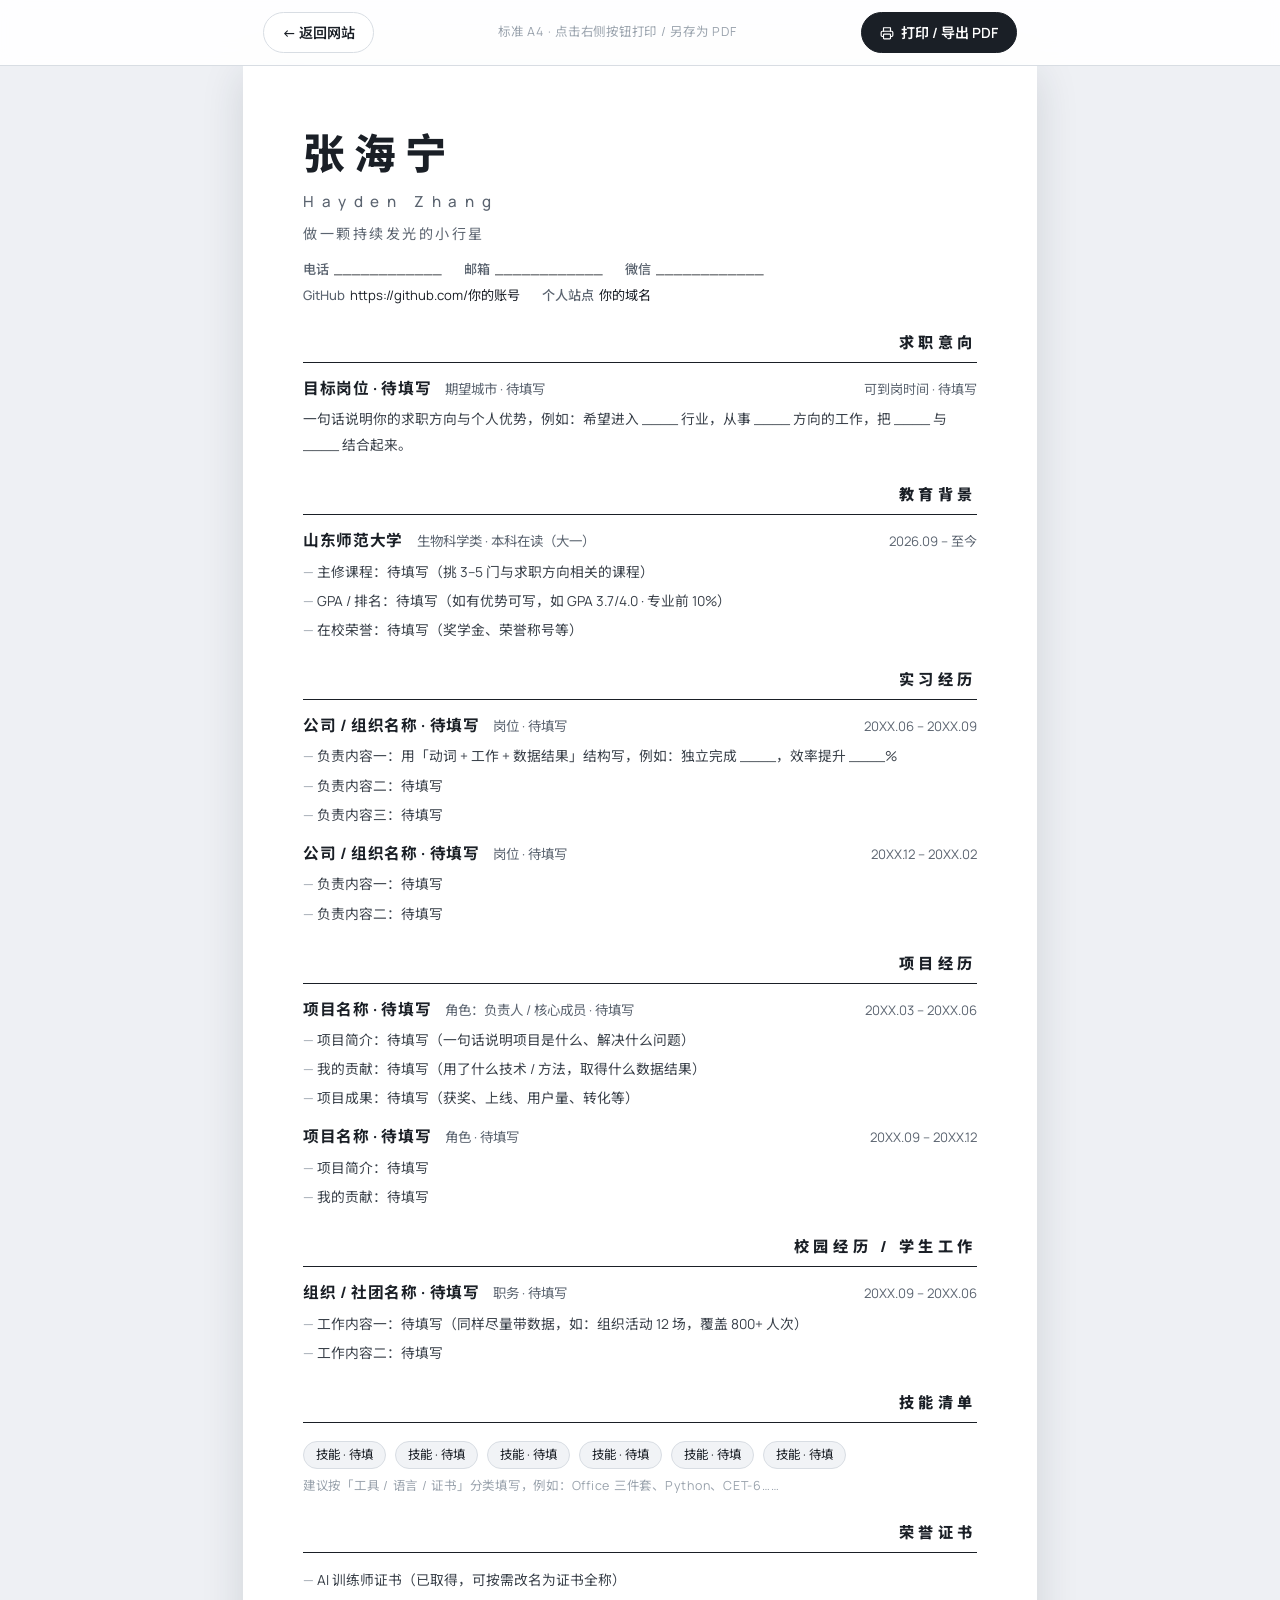
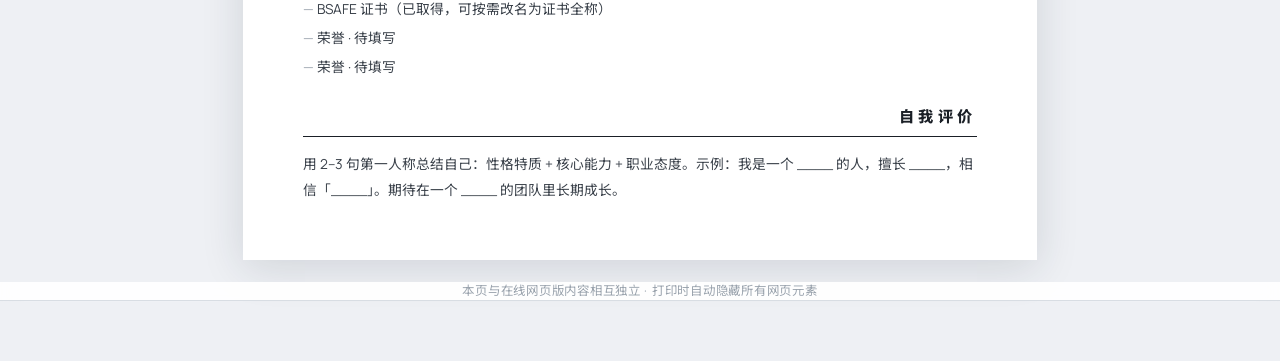
==== resume.html @ 399f0990 "Add files via upload" ====
<!DOCTYPE html>
<html lang="zh-CN">
<head>
  <meta charset="UTF-8">
  <meta name="viewport" content="width=device-width, initial-scale=1.0">
  <title>张海宁 Hayden Zhang · 个人简历（打印版）</title>
  <meta name="description" content="张海宁 Hayden Zhang 的标准求职简历打印版，A4 排版，极简商务黑白灰风格。">
  <meta name="robots" content="noindex">

  <!-- 字体：与主站保持一致（离线时回退系统字体，不影响打印） -->
  <link rel="preconnect" href="https://fonts.googleapis.com">
  <link rel="preconnect" href="https://fonts.gstatic.com" crossorigin>
  <link href="https://fonts.googleapis.com/css2?family=Manrope:wght@400;500;600;700;800&family=Noto+Sans+SC:wght@300;400;500;700;900&display=swap" rel="stylesheet">

  <!-- Tailwind CSS v3.4.17（本地化运行时，与主站共用） -->
  <script>
    (function () {
      var _w = console.warn;
      console.warn = function () {
        var msg = String(arguments[0] || "");
        if (msg.indexOf("should not be used in production") > -1) return;
        _w.apply(console, arguments);
      };
    })();
  </script>
  <script src="js/tailwind-3.4.17.js"></script>

  <style>
    /* ============ 打印版简历专属样式（极简商务黑白灰） ============ */
    :root { --ink: #1a1f26; --gray: #5b6470; --line: #d8dde3; }
    html { scroll-behavior: auto; }
    body {
      background: #eef0f4;
      font-family: "Manrope", "Noto Sans SC", "Microsoft YaHei", "PingFang SC", sans-serif;
      color: var(--ink);
      -webkit-print-color-adjust: exact;
      print-color-adjust: exact;
    }
    /* A4 纸张容器 */
    .sheet {
      width: 100%; max-width: 794px; margin: 0 auto;
      background: #ffffff;
      box-shadow: 0 8px 40px rgba(30, 40, 60, .14);
      padding: clamp(28px, 6vw, 56px) clamp(24px, 5.4vw, 60px);
      box-sizing: border-box;
    }

    /* 顶部工具条（打印时自动隐藏） */
    .no-print {
      position: sticky; top: 0; z-index: 50;
      background: rgba(255, 255, 255, .92);
      backdrop-filter: blur(10px);
      border-bottom: 1px solid var(--line);
    }
    .tool-btn {
      display: inline-flex; align-items: center; gap: 7px;
      padding: 9px 18px; border-radius: 999px; font-size: .88rem;
      border: 1px solid var(--line); background: #fff; color: var(--ink);
      cursor: pointer; font-weight: 600;
    }
    .tool-btn:hover { border-color: #9aa5b1; }
    .tool-btn.primary { background: #1a1f26; color: #fff; border-color: #1a1f26; }

    /* 简历版式细节 */
    .cv-name { font-size: clamp(1.9rem, 5vw, 2.6rem); font-weight: 800; letter-spacing: .22em; }
    .cv-en { font-size: .95rem; letter-spacing: .5em; color: var(--gray); font-weight: 500; margin-top: 6px; }
    .cv-slogan { font-size: .88rem; color: var(--gray); letter-spacing: .18em; margin-top: 10px; }
    .cv-contact { display: flex; flex-wrap: wrap; gap: 6px 22px; font-size: .82rem; color: var(--ink); margin-top: 16px; }
    .cv-contact span b { font-weight: 600; color: var(--gray); margin-right: 5px; font-weight: 500; }

    .cv-sec { margin-top: 26px; }
    .cv-sec-title {
      font-size: .95rem; font-weight: 800; letter-spacing: .3em;
      padding-bottom: 7px; border-bottom: 1.6px solid var(--ink);
      display: flex; align-items: center; justify-content: space-between;
    }
    .cv-sec-title::before { content: ""; }
    .cv-item { margin-top: 14px; }
    .cv-item-head { display: flex; flex-wrap: wrap; align-items: baseline; gap: 4px 14px; }
    .cv-item-head b { font-size: .98rem; font-weight: 700; letter-spacing: .04em; }
    .cv-item-head i { font-style: normal; font-size: .84rem; color: var(--gray); }
    .cv-item-head .time { margin-left: auto; font-size: .82rem; color: var(--gray); white-space: nowrap; }
    .cv-desc { margin-top: 6px; font-size: .86rem; line-height: 1.9; color: #3a414a; }
    .cv-desc li { position: relative; padding-left: 14px; margin-top: 3px; }
    .cv-desc li::before { content: "—"; position: absolute; left: 0; color: #9aa3ad; }
    .cv-tag {
      display: inline-block; font-size: .78rem; color: var(--ink);
      background: #f1f3f6; border: 1px solid var(--line);
      padding: 4px 12px; border-radius: 999px; margin: 4px 6px 0 0;
    }
    .cv-note { font-size: .78rem; color: #9aa3ad; letter-spacing: .06em; }

    /* 打印规则：只输出纯简历内容 */
    @page { size: A4; margin: 13mm 12mm; }
    @media print {
      body { background: #fff !important; }
      .no-print { display: none !important; }
      .sheet { box-shadow: none !important; max-width: none !important; padding: 0 !important; }
      .cv-sec { break-inside: avoid; }
      .cv-item { break-inside: avoid; }
    }
  </style>
</head>

<body class="antialiased">

  <!-- 工具条（打印时自动隐藏） -->
  <div class="no-print">
    <div style="max-width:794px;margin:0 auto;display:flex;align-items:center;justify-content:space-between;padding:12px 20px;box-sizing:border-box;">
      <a class="tool-btn" href="index.html">← 返回网站</a>
      <span class="cv-note">标准 A4 · 点击右侧按钮打印 / 另存为 PDF</span>
      <button class="tool-btn primary" onclick="window.print()">
        <svg width="14" height="14" viewBox="0 0 24 24" fill="none" stroke="currentColor" stroke-width="2" stroke-linecap="round" stroke-linejoin="round"><path d="M6 9V3h12v6"/><rect x="6" y="14" width="12" height="8" rx="1"/><path d="M6 18H4a2 2 0 0 1-2-2v-5a2 2 0 0 1 2-2h16a2 2 0 0 1 2 2v5a2 2 0 0 1-2 2h-2"/></svg>
        打印 / 导出 PDF
      </button>
    </div>
  </div>

  <!-- A4 简历主体（留空框架 + 预置姓名，其余自行填写） -->
  <main class="sheet">

    <!-- ================= 头部 ================= -->
    <header>
      <h1 class="cv-name">张海宁</h1>
      <p class="cv-en">Hayden Zhang</p>
      <p class="cv-slogan">做一颗持续发光的小行星</p>
      <div class="cv-contact">
        <span><b>电话</b><!-- 待填：手机号 -->____________</span>
        <span><b>邮箱</b><!-- 待填：邮箱 -->____________</span>
        <span><b>微信</b><!-- 待填 -->____________</span>
        <span><b>GitHub</b><!-- 待填 -->https://github.com/你的账号</span>
        <span><b>个人站点</b><!-- 待填 -->你的域名</span>
      </div>
    </header>

    <!-- ================= 求职意向 ================= -->
    <section class="cv-sec">
      <h2 class="cv-sec-title">求职意向</h2>
      <div class="cv-item">
        <div class="cv-item-head">
          <b>目标岗位 · 待填写</b>
          <i>期望城市 · 待填写</i>
          <span class="time">可到岗时间 · 待填写</span>
        </div>
        <p class="cv-desc">一句话说明你的求职方向与个人优势，例如：希望进入 ____ 行业，从事 ____ 方向的工作，把 ____ 与 ____ 结合起来。</p>
      </div>
    </section>

    <!-- ================= 教育背景 ================= -->
    <section class="cv-sec">
      <h2 class="cv-sec-title">教育背景</h2>
      <div class="cv-item">
        <div class="cv-item-head">
          <b>山东师范大学</b>
          <i>生物科学类 · 本科在读（大一）</i>
          <span class="time">2026.09 – 至今</span>
        </div>
        <ul class="cv-desc">
          <li>主修课程：待填写（挑 3–5 门与求职方向相关的课程）</li>
          <li>GPA / 排名：待填写（如有优势可写，如 GPA 3.7/4.0 · 专业前 10%）</li>
          <li>在校荣誉：待填写（奖学金、荣誉称号等）</li>
        </ul>
      </div>
    </section>

    <!-- ================= 实习经历 ================= -->
    <section class="cv-sec">
      <h2 class="cv-sec-title">实习经历</h2>

      <div class="cv-item">
        <div class="cv-item-head">
          <b>公司 / 组织名称 · 待填写</b>
          <i>岗位 · 待填写</i>
          <span class="time">20XX.06 – 20XX.09</span>
        </div>
        <ul class="cv-desc">
          <li>负责内容一：用「动词 + 工作 + 数据结果」结构写，例如：独立完成 ____，效率提升 ____%</li>
          <li>负责内容二：待填写</li>
          <li>负责内容三：待填写</li>
        </ul>
      </div>

      <div class="cv-item">
        <div class="cv-item-head">
          <b>公司 / 组织名称 · 待填写</b>
          <i>岗位 · 待填写</i>
          <span class="time">20XX.12 – 20XX.02</span>
        </div>
        <ul class="cv-desc">
          <li>负责内容一：待填写</li>
          <li>负责内容二：待填写</li>
        </ul>
      </div>
    </section>

    <!-- ================= 项目经历 ================= -->
    <section class="cv-sec">
      <h2 class="cv-sec-title">项目经历</h2>

      <div class="cv-item">
        <div class="cv-item-head">
          <b>项目名称 · 待填写</b>
          <i>角色：负责人 / 核心成员 · 待填写</i>
          <span class="time">20XX.03 – 20XX.06</span>
        </div>
        <ul class="cv-desc">
          <li>项目简介：待填写（一句话说明项目是什么、解决什么问题）</li>
          <li>我的贡献：待填写（用了什么技术 / 方法，取得什么数据结果）</li>
          <li>项目成果：待填写（获奖、上线、用户量、转化等）</li>
        </ul>
      </div>

      <div class="cv-item">
        <div class="cv-item-head">
          <b>项目名称 · 待填写</b>
          <i>角色 · 待填写</i>
          <span class="time">20XX.09 – 20XX.12</span>
        </div>
        <ul class="cv-desc">
          <li>项目简介：待填写</li>
          <li>我的贡献：待填写</li>
        </ul>
      </div>
    </section>

    <!-- ================= 校园经历 ================= -->
    <section class="cv-sec">
      <h2 class="cv-sec-title">校园经历 / 学生工作</h2>
      <div class="cv-item">
        <div class="cv-item-head">
          <b>组织 / 社团名称 · 待填写</b>
          <i>职务 · 待填写</i>
          <span class="time">20XX.09 – 20XX.06</span>
        </div>
        <ul class="cv-desc">
          <li>工作内容一：待填写（同样尽量带数据，如：组织活动 12 场，覆盖 800+ 人次）</li>
          <li>工作内容二：待填写</li>
        </ul>
      </div>
    </section>

    <!-- ================= 技能清单 ================= -->
    <section class="cv-sec">
      <h2 class="cv-sec-title">技能清单</h2>
      <div class="cv-item">
        <span class="cv-tag">技能 · 待填</span>
        <span class="cv-tag">技能 · 待填</span>
        <span class="cv-tag">技能 · 待填</span>
        <span class="cv-tag">技能 · 待填</span>
        <span class="cv-tag">技能 · 待填</span>
        <span class="cv-tag">技能 · 待填</span>
        <p class="cv-note" style="margin-top:8px">建议按「工具 / 语言 / 证书」分类填写，例如：Office 三件套、Python、CET-6……</p>
      </div>
    </section>

    <!-- ================= 荣誉证书 ================= -->
    <section class="cv-sec">
      <h2 class="cv-sec-title">荣誉证书</h2>
      <div class="cv-item">
        <ul class="cv-desc">
          <li>AI 训练师证书（已取得，可按需改名为证书全称）</li>
          <li>BSAFE 证书（已取得，可按需改名为证书全称）</li>
          <li>荣誉 · 待填写</li>
          <li>荣誉 · 待填写</li>
        </ul>
      </div>
    </section>

    <!-- ================= 自我评价 ================= -->
    <section class="cv-sec">
      <h2 class="cv-sec-title">自我评价</h2>
      <div class="cv-item">
        <p class="cv-desc">用 2–3 句第一人称总结自己：性格特质 + 核心能力 + 职业态度。示例：我是一个 ____ 的人，擅长 ____，相信「____」。期待在一个 ____ 的团队里长期成长。</p>
      </div>
    </section>

  </main>

  <!-- 底部留白提示 -->
  <p class="cv-note no-print" style="text-align:center;margin:22px 0 60px;">本页与在线网页版内容相互独立 · 打印时自动隐藏所有网页元素</p>
</body>
</html>
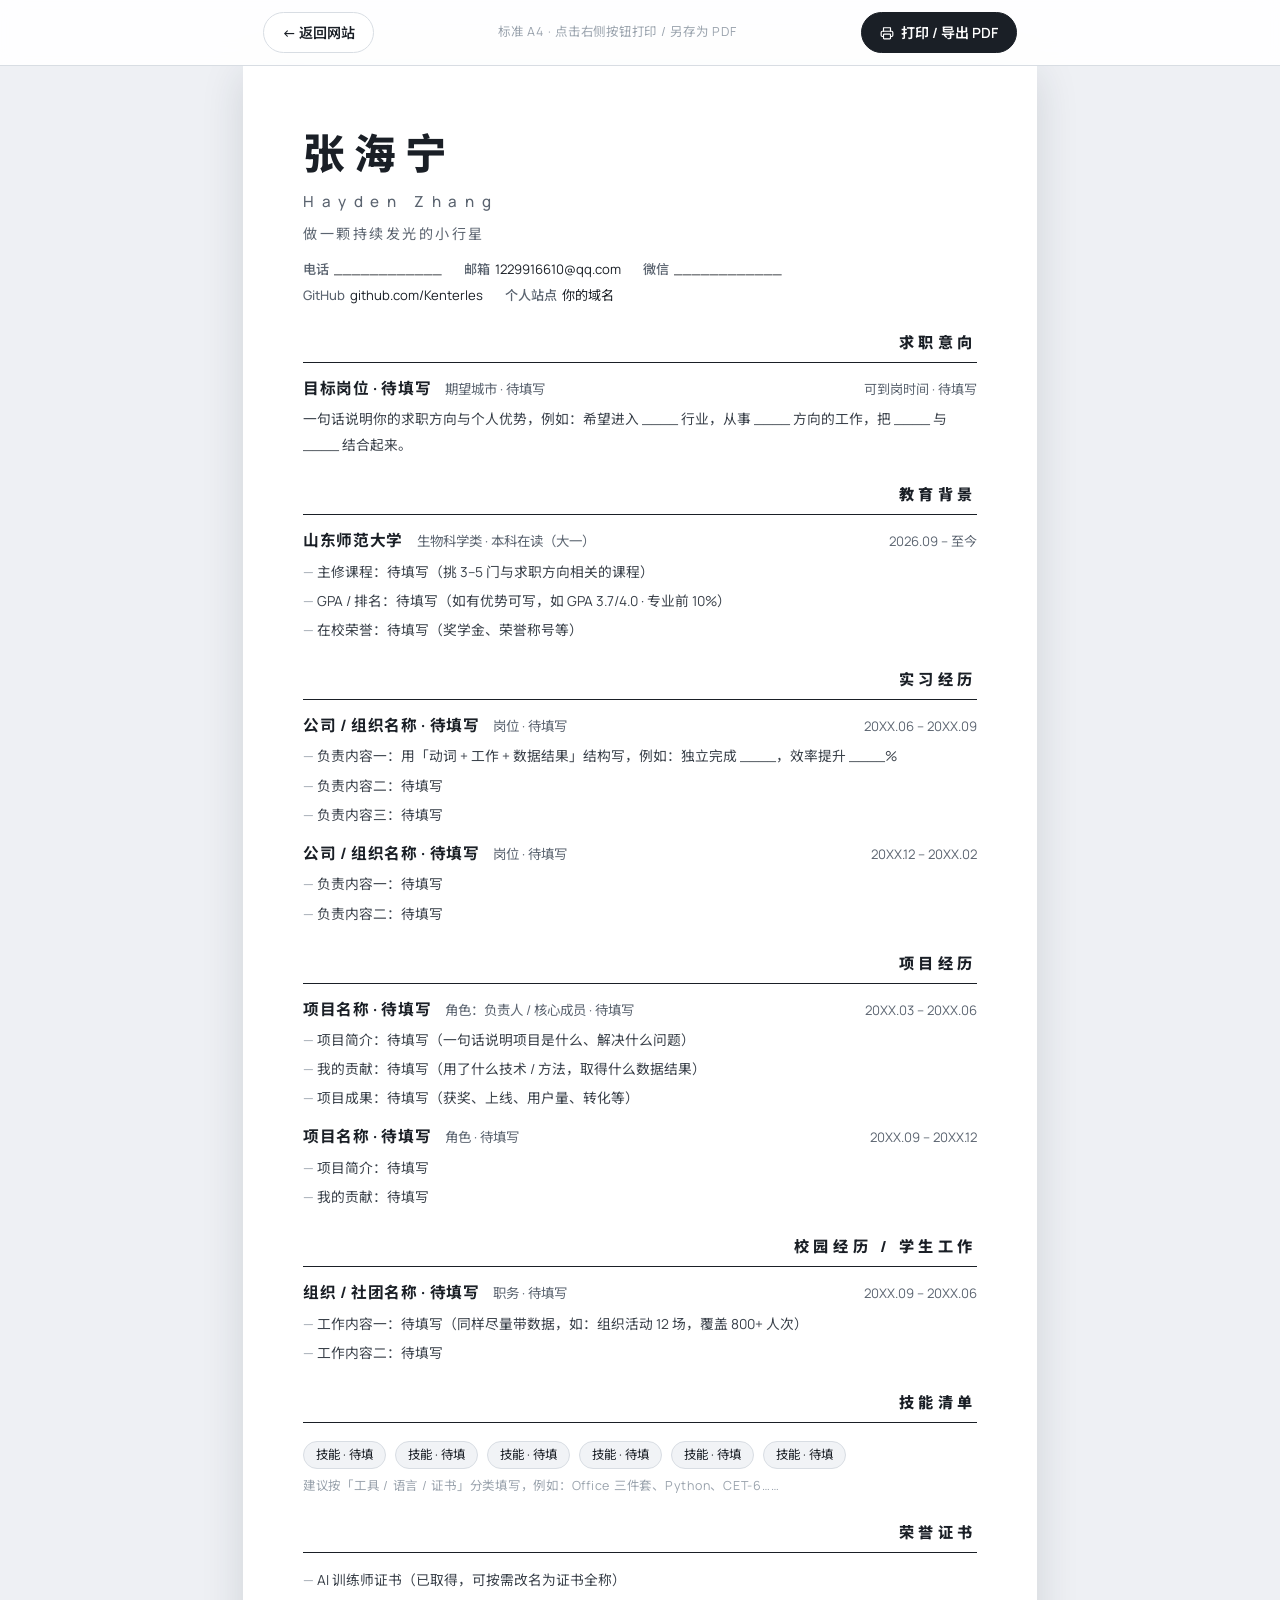
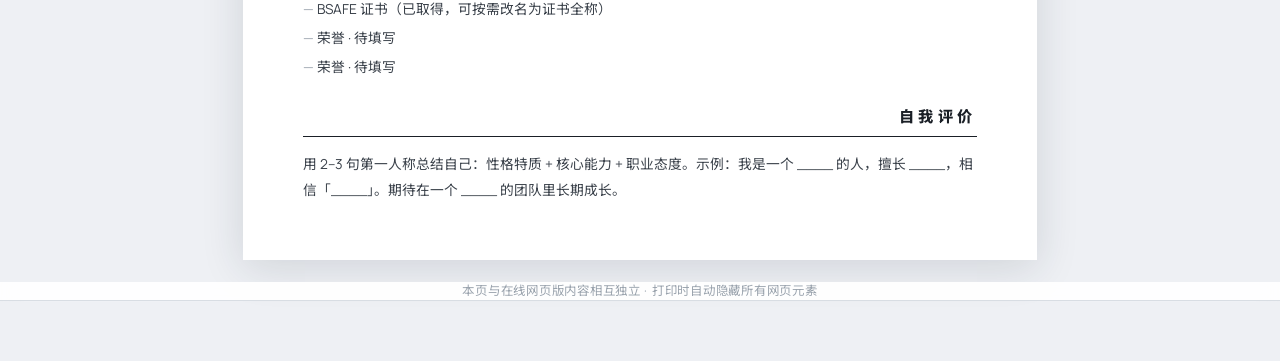
==== commit bad30b41: "Add files via upload" ====
--- a/resume.html
+++ b/resume.html
@@ -126,9 +126,9 @@
       <p class="cv-slogan">做一颗持续发光的小行星</p>
       <div class="cv-contact">
         <span><b>电话</b><!-- 待填：手机号 -->____________</span>
-        <span><b>邮箱</b><!-- 待填：邮箱 -->____________</span>
+        <span><b>邮箱</b>1229916610@qq.com</span>
         <span><b>微信</b><!-- 待填 -->____________</span>
-        <span><b>GitHub</b><!-- 待填 -->https://github.com/你的账号</span>
+        <span><b>GitHub</b>github.com/Kenterles</span>
         <span><b>个人站点</b><!-- 待填 -->你的域名</span>
       </div>
     </header>
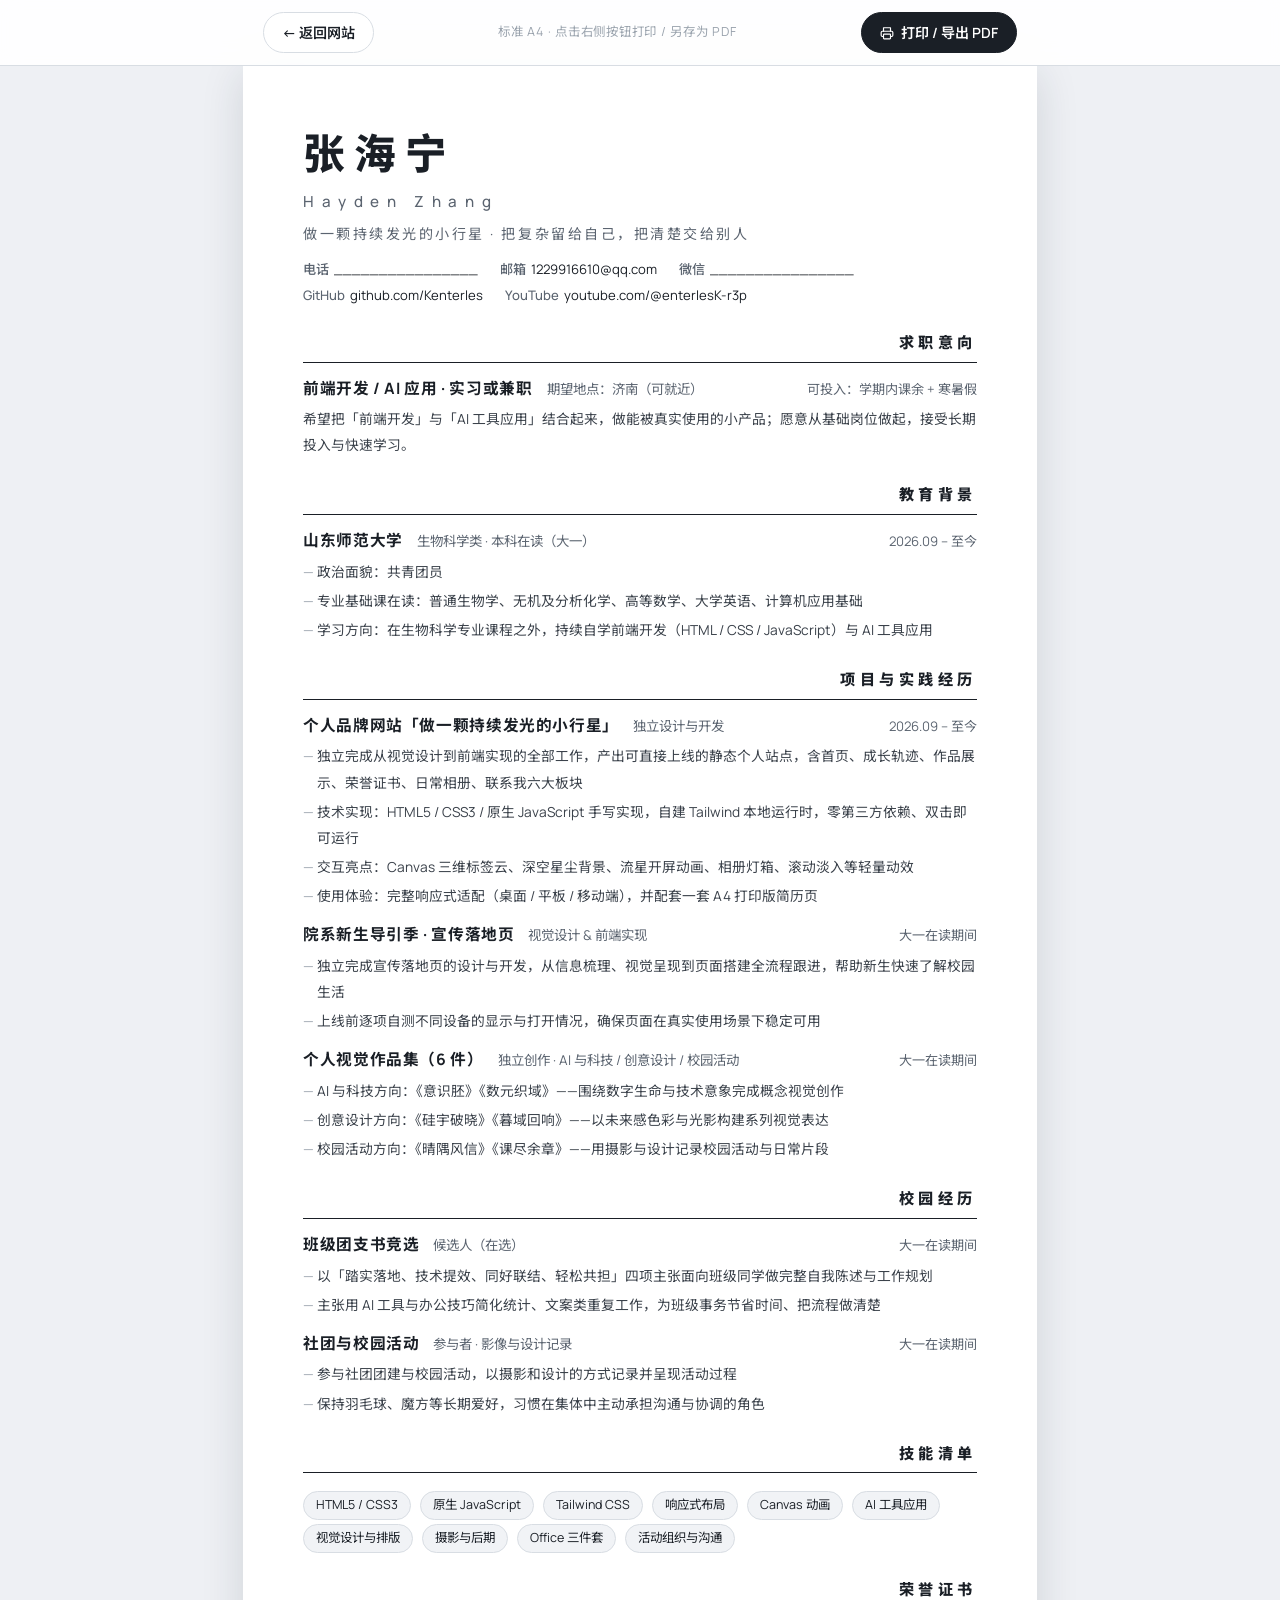
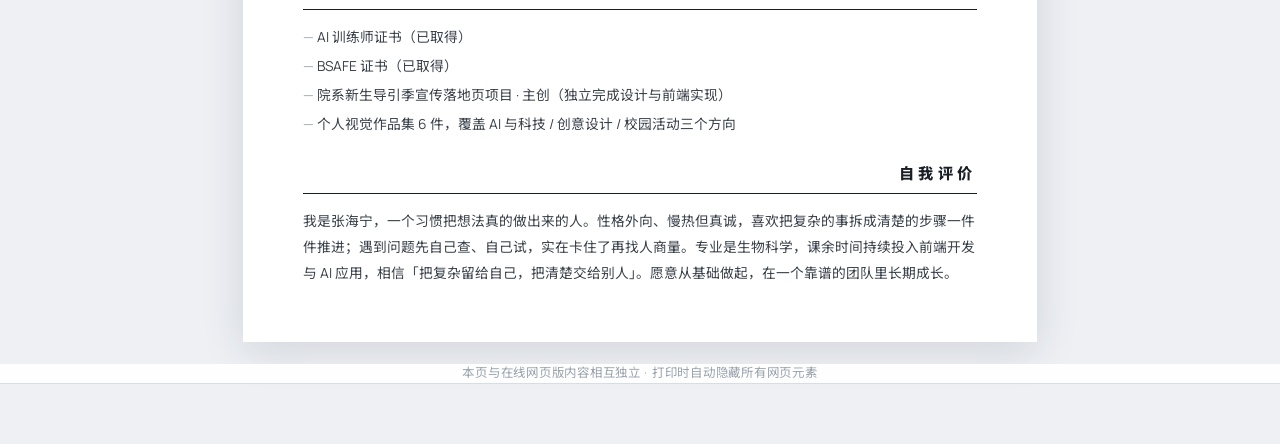
==== commit dd879f93: "Add files via upload" ====
--- a/resume.html
+++ b/resume.html
@@ -107,7 +107,7 @@
   <!-- 工具条（打印时自动隐藏） -->
   <div class="no-print">
     <div style="max-width:794px;margin:0 auto;display:flex;align-items:center;justify-content:space-between;padding:12px 20px;box-sizing:border-box;">
-      <a class="tool-btn" href="index.html">← 返回网站</a>
+      <a class="tool-btn" href="index.html#skip-intro">← 返回网站</a>
       <span class="cv-note">标准 A4 · 点击右侧按钮打印 / 另存为 PDF</span>
       <button class="tool-btn primary" onclick="window.print()">
         <svg width="14" height="14" viewBox="0 0 24 24" fill="none" stroke="currentColor" stroke-width="2" stroke-linecap="round" stroke-linejoin="round"><path d="M6 9V3h12v6"/><rect x="6" y="14" width="12" height="8" rx="1"/><path d="M6 18H4a2 2 0 0 1-2-2v-5a2 2 0 0 1 2-2h16a2 2 0 0 1 2 2v5a2 2 0 0 1-2 2h-2"/></svg>
@@ -116,20 +116,20 @@
     </div>
   </div>
 
-  <!-- A4 简历主体（留空框架 + 预置姓名，其余自行填写） -->
+  <!-- A4 简历主体 -->
   <main class="sheet">
 
     <!-- ================= 头部 ================= -->
     <header>
       <h1 class="cv-name">张海宁</h1>
       <p class="cv-en">Hayden Zhang</p>
-      <p class="cv-slogan">做一颗持续发光的小行星</p>
+      <p class="cv-slogan">做一颗持续发光的小行星 · 把复杂留给自己，把清楚交给别人</p>
       <div class="cv-contact">
-        <span><b>电话</b><!-- 待填：手机号 -->____________</span>
+        <span><b>电话</b>________________</span>
         <span><b>邮箱</b>1229916610@qq.com</span>
-        <span><b>微信</b><!-- 待填 -->____________</span>
+        <span><b>微信</b>________________</span>
         <span><b>GitHub</b>github.com/Kenterles</span>
-        <span><b>个人站点</b><!-- 待填 -->你的域名</span>
+        <span><b>YouTube</b>youtube.com/@enterlesK-r3p</span>
       </div>
     </header>
 
@@ -138,11 +138,11 @@
       <h2 class="cv-sec-title">求职意向</h2>
       <div class="cv-item">
         <div class="cv-item-head">
-          <b>目标岗位 · 待填写</b>
-          <i>期望城市 · 待填写</i>
-          <span class="time">可到岗时间 · 待填写</span>
-        </div>
-        <p class="cv-desc">一句话说明你的求职方向与个人优势，例如：希望进入 ____ 行业，从事 ____ 方向的工作，把 ____ 与 ____ 结合起来。</p>
+          <b>前端开发 / AI 应用 · 实习或兼职</b>
+          <i>期望地点：济南（可就近）</i>
+          <span class="time">可投入：学期内课余 + 寒暑假</span>
+        </div>
+        <p class="cv-desc">希望把「前端开发」与「AI 工具应用」结合起来，做能被真实使用的小产品；愿意从基础岗位做起，接受长期投入与快速学习。</p>
       </div>
     </section>
 
@@ -156,85 +156,82 @@
           <span class="time">2026.09 – 至今</span>
         </div>
         <ul class="cv-desc">
-          <li>主修课程：待填写（挑 3–5 门与求职方向相关的课程）</li>
-          <li>GPA / 排名：待填写（如有优势可写，如 GPA 3.7/4.0 · 专业前 10%）</li>
-          <li>在校荣誉：待填写（奖学金、荣誉称号等）</li>
-        </ul>
-      </div>
-    </section>
-
-    <!-- ================= 实习经历 ================= -->
-    <section class="cv-sec">
-      <h2 class="cv-sec-title">实习经历</h2>
-
-      <div class="cv-item">
-        <div class="cv-item-head">
-          <b>公司 / 组织名称 · 待填写</b>
-          <i>岗位 · 待填写</i>
-          <span class="time">20XX.06 – 20XX.09</span>
-        </div>
-        <ul class="cv-desc">
-          <li>负责内容一：用「动词 + 工作 + 数据结果」结构写，例如：独立完成 ____，效率提升 ____%</li>
-          <li>负责内容二：待填写</li>
-          <li>负责内容三：待填写</li>
-        </ul>
-      </div>
-
-      <div class="cv-item">
-        <div class="cv-item-head">
-          <b>公司 / 组织名称 · 待填写</b>
-          <i>岗位 · 待填写</i>
-          <span class="time">20XX.12 – 20XX.02</span>
-        </div>
-        <ul class="cv-desc">
-          <li>负责内容一：待填写</li>
-          <li>负责内容二：待填写</li>
-        </ul>
-      </div>
-    </section>
-
-    <!-- ================= 项目经历 ================= -->
-    <section class="cv-sec">
-      <h2 class="cv-sec-title">项目经历</h2>
-
-      <div class="cv-item">
-        <div class="cv-item-head">
-          <b>项目名称 · 待填写</b>
-          <i>角色：负责人 / 核心成员 · 待填写</i>
-          <span class="time">20XX.03 – 20XX.06</span>
-        </div>
-        <ul class="cv-desc">
-          <li>项目简介：待填写（一句话说明项目是什么、解决什么问题）</li>
-          <li>我的贡献：待填写（用了什么技术 / 方法，取得什么数据结果）</li>
-          <li>项目成果：待填写（获奖、上线、用户量、转化等）</li>
-        </ul>
-      </div>
-
-      <div class="cv-item">
-        <div class="cv-item-head">
-          <b>项目名称 · 待填写</b>
-          <i>角色 · 待填写</i>
-          <span class="time">20XX.09 – 20XX.12</span>
-        </div>
-        <ul class="cv-desc">
-          <li>项目简介：待填写</li>
-          <li>我的贡献：待填写</li>
+          <li>政治面貌：共青团员</li>
+          <li>专业基础课在读：普通生物学、无机及分析化学、高等数学、大学英语、计算机应用基础</li>
+          <li>学习方向：在生物科学专业课程之外，持续自学前端开发（HTML / CSS / JavaScript）与 AI 工具应用</li>
+        </ul>
+      </div>
+    </section>
+
+    <!-- ================= 项目与实践经历 ================= -->
+    <section class="cv-sec">
+      <h2 class="cv-sec-title">项目与实践经历</h2>
+
+      <div class="cv-item">
+        <div class="cv-item-head">
+          <b>个人品牌网站「做一颗持续发光的小行星」</b>
+          <i>独立设计与开发</i>
+          <span class="time">2026.09 – 至今</span>
+        </div>
+        <ul class="cv-desc">
+          <li>独立完成从视觉设计到前端实现的全部工作，产出可直接上线的静态个人站点，含首页、成长轨迹、作品展示、荣誉证书、日常相册、联系我六大板块</li>
+          <li>技术实现：HTML5 / CSS3 / 原生 JavaScript 手写实现，自建 Tailwind 本地运行时，零第三方依赖、双击即可运行</li>
+          <li>交互亮点：Canvas 三维标签云、深空星尘背景、流星开屏动画、相册灯箱、滚动淡入等轻量动效</li>
+          <li>使用体验：完整响应式适配（桌面 / 平板 / 移动端），并配套一套 A4 打印版简历页</li>
+        </ul>
+      </div>
+
+      <div class="cv-item">
+        <div class="cv-item-head">
+          <b>院系新生导引季 · 宣传落地页</b>
+          <i>视觉设计 & 前端实现</i>
+          <span class="time">大一在读期间</span>
+        </div>
+        <ul class="cv-desc">
+          <li>独立完成宣传落地页的设计与开发，从信息梳理、视觉呈现到页面搭建全流程跟进，帮助新生快速了解校园生活</li>
+          <li>上线前逐项自测不同设备的显示与打开情况，确保页面在真实使用场景下稳定可用</li>
+        </ul>
+      </div>
+
+      <div class="cv-item">
+        <div class="cv-item-head">
+          <b>个人视觉作品集（6 件）</b>
+          <i>独立创作 · AI 与科技 / 创意设计 / 校园活动</i>
+          <span class="time">大一在读期间</span>
+        </div>
+        <ul class="cv-desc">
+          <li>AI 与科技方向：《意识胚》《数元织域》——围绕数字生命与技术意象完成概念视觉创作</li>
+          <li>创意设计方向：《硅宇破晓》《暮域回响》——以未来感色彩与光影构建系列视觉表达</li>
+          <li>校园活动方向：《晴隅风信》《课尽余章》——用摄影与设计记录校园活动与日常片段</li>
         </ul>
       </div>
     </section>
 
     <!-- ================= 校园经历 ================= -->
     <section class="cv-sec">
-      <h2 class="cv-sec-title">校园经历 / 学生工作</h2>
-      <div class="cv-item">
-        <div class="cv-item-head">
-          <b>组织 / 社团名称 · 待填写</b>
-          <i>职务 · 待填写</i>
-          <span class="time">20XX.09 – 20XX.06</span>
-        </div>
-        <ul class="cv-desc">
-          <li>工作内容一：待填写（同样尽量带数据，如：组织活动 12 场，覆盖 800+ 人次）</li>
-          <li>工作内容二：待填写</li>
+      <h2 class="cv-sec-title">校园经历</h2>
+
+      <div class="cv-item">
+        <div class="cv-item-head">
+          <b>班级团支书竞选</b>
+          <i>候选人（在选）</i>
+          <span class="time">大一在读期间</span>
+        </div>
+        <ul class="cv-desc">
+          <li>以「踏实落地、技术提效、同好联结、轻松共担」四项主张面向班级同学做完整自我陈述与工作规划</li>
+          <li>主张用 AI 工具与办公技巧简化统计、文案类重复工作，为班级事务节省时间、把流程做清楚</li>
+        </ul>
+      </div>
+
+      <div class="cv-item">
+        <div class="cv-item-head">
+          <b>社团与校园活动</b>
+          <i>参与者 · 影像与设计记录</i>
+          <span class="time">大一在读期间</span>
+        </div>
+        <ul class="cv-desc">
+          <li>参与社团团建与校园活动，以摄影和设计的方式记录并呈现活动过程</li>
+          <li>保持羽毛球、魔方等长期爱好，习惯在集体中主动承担沟通与协调的角色</li>
         </ul>
       </div>
     </section>
@@ -243,13 +240,16 @@
     <section class="cv-sec">
       <h2 class="cv-sec-title">技能清单</h2>
       <div class="cv-item">
-        <span class="cv-tag">技能 · 待填</span>
-        <span class="cv-tag">技能 · 待填</span>
-        <span class="cv-tag">技能 · 待填</span>
-        <span class="cv-tag">技能 · 待填</span>
-        <span class="cv-tag">技能 · 待填</span>
-        <span class="cv-tag">技能 · 待填</span>
-        <p class="cv-note" style="margin-top:8px">建议按「工具 / 语言 / 证书」分类填写，例如：Office 三件套、Python、CET-6……</p>
+        <span class="cv-tag">HTML5 / CSS3</span>
+        <span class="cv-tag">原生 JavaScript</span>
+        <span class="cv-tag">Tailwind CSS</span>
+        <span class="cv-tag">响应式布局</span>
+        <span class="cv-tag">Canvas 动画</span>
+        <span class="cv-tag">AI 工具应用</span>
+        <span class="cv-tag">视觉设计与排版</span>
+        <span class="cv-tag">摄影与后期</span>
+        <span class="cv-tag">Office 三件套</span>
+        <span class="cv-tag">活动组织与沟通</span>
       </div>
     </section>
 
@@ -258,10 +258,10 @@
       <h2 class="cv-sec-title">荣誉证书</h2>
       <div class="cv-item">
         <ul class="cv-desc">
-          <li>AI 训练师证书（已取得，可按需改名为证书全称）</li>
-          <li>BSAFE 证书（已取得，可按需改名为证书全称）</li>
-          <li>荣誉 · 待填写</li>
-          <li>荣誉 · 待填写</li>
+          <li>AI 训练师证书（已取得）</li>
+          <li>BSAFE 证书（已取得）</li>
+          <li>院系新生导引季宣传落地页项目 · 主创（独立完成设计与前端实现）</li>
+          <li>个人视觉作品集 6 件，覆盖 AI 与科技 / 创意设计 / 校园活动三个方向</li>
         </ul>
       </div>
     </section>
@@ -270,7 +270,7 @@
     <section class="cv-sec">
       <h2 class="cv-sec-title">自我评价</h2>
       <div class="cv-item">
-        <p class="cv-desc">用 2–3 句第一人称总结自己：性格特质 + 核心能力 + 职业态度。示例：我是一个 ____ 的人，擅长 ____，相信「____」。期待在一个 ____ 的团队里长期成长。</p>
+        <p class="cv-desc">我是张海宁，一个习惯把想法真的做出来的人。性格外向、慢热但真诚，喜欢把复杂的事拆成清楚的步骤一件件推进；遇到问题先自己查、自己试，实在卡住了再找人商量。专业是生物科学，课余时间持续投入前端开发与 AI 应用，相信「把复杂留给自己，把清楚交给别人」。愿意从基础做起，在一个靠谱的团队里长期成长。</p>
       </div>
     </section>
 
@@ -279,4 +279,4 @@
   <!-- 底部留白提示 -->
   <p class="cv-note no-print" style="text-align:center;margin:22px 0 60px;">本页与在线网页版内容相互独立 · 打印时自动隐藏所有网页元素</p>
 </body>
-</html>+</html>
